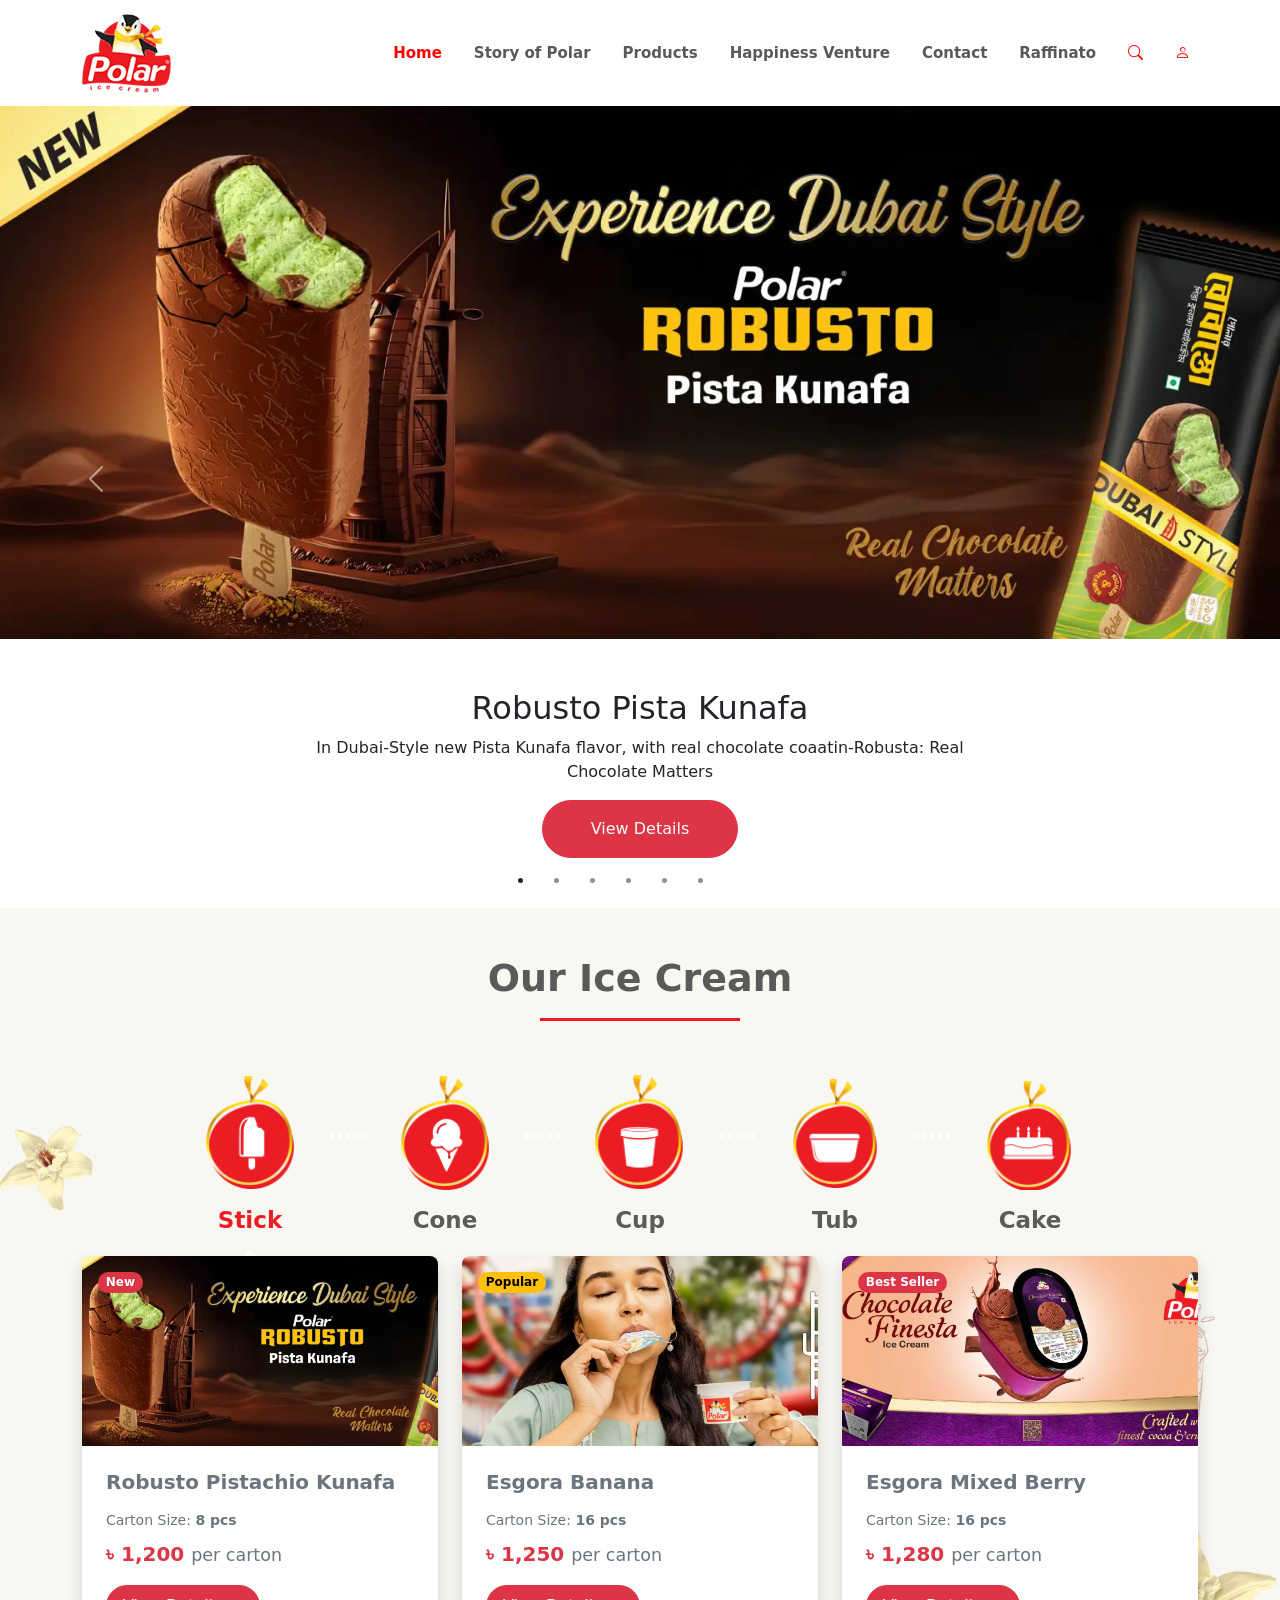
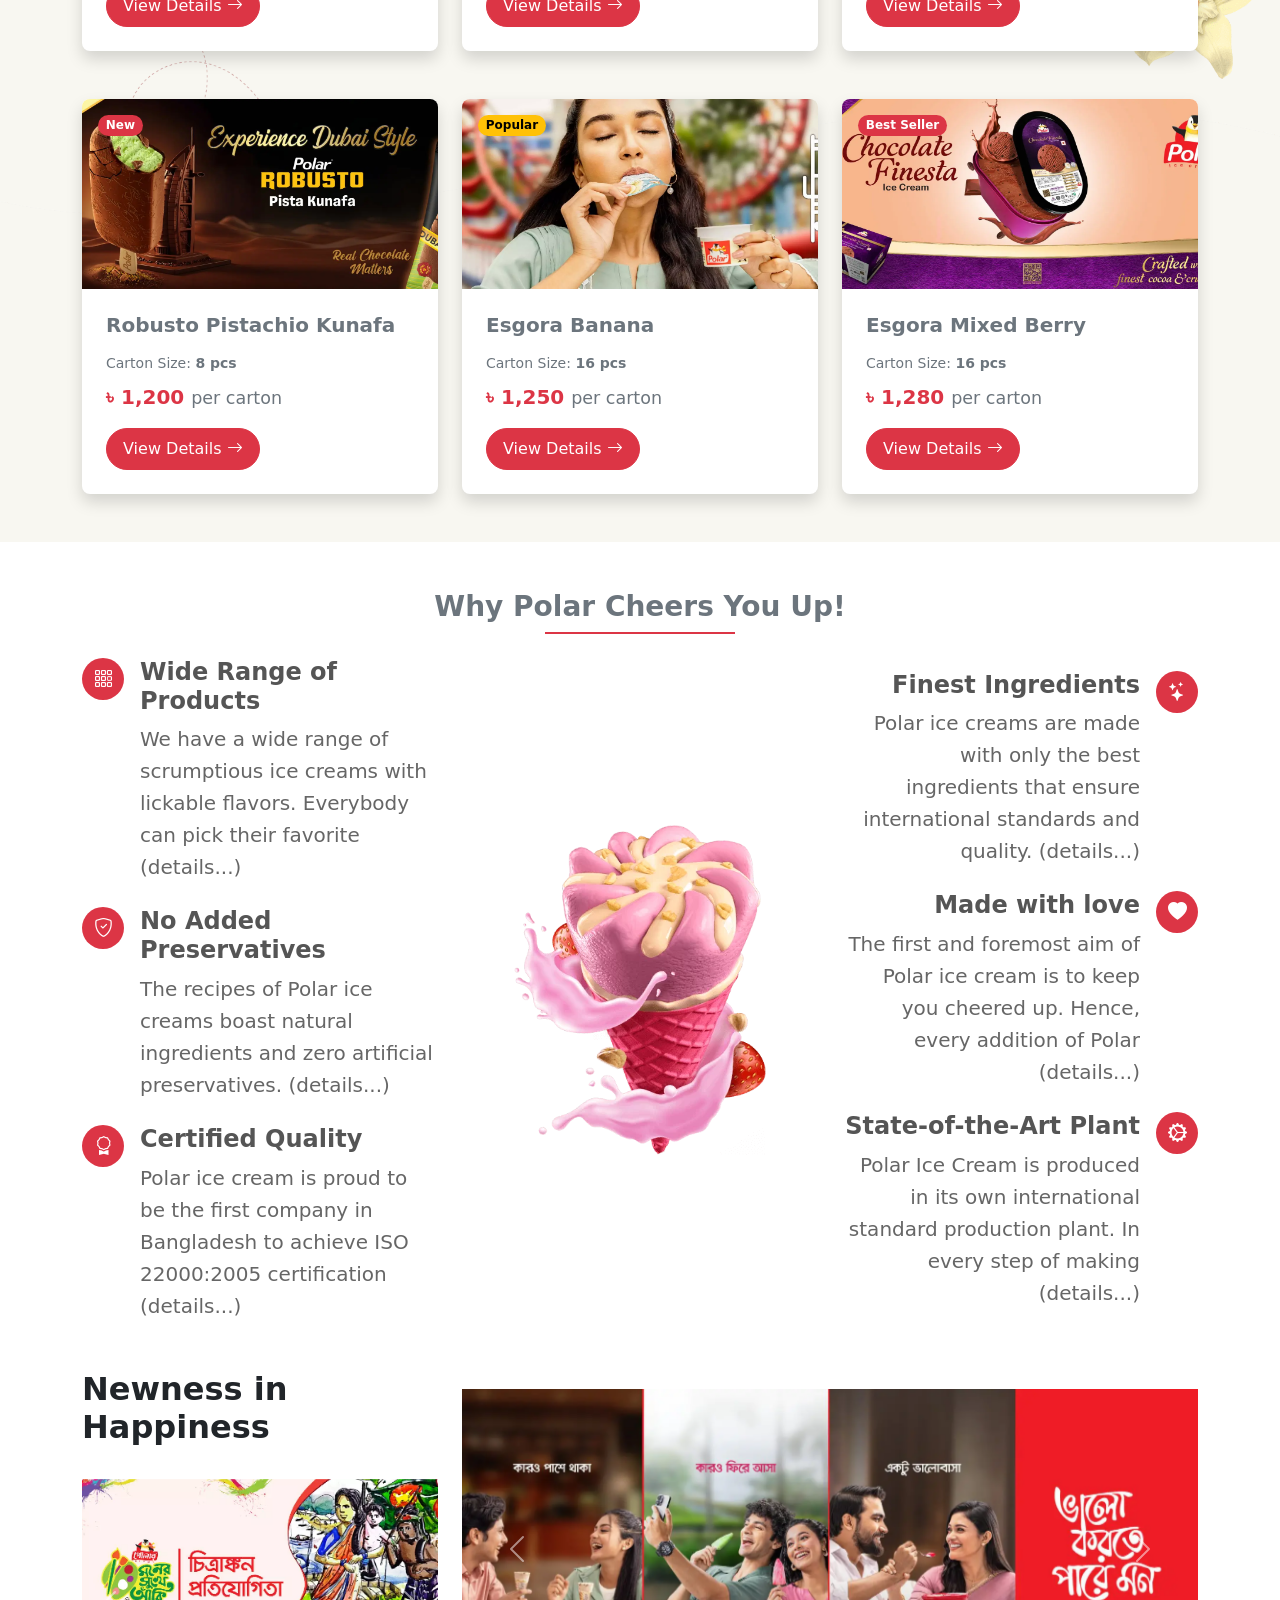
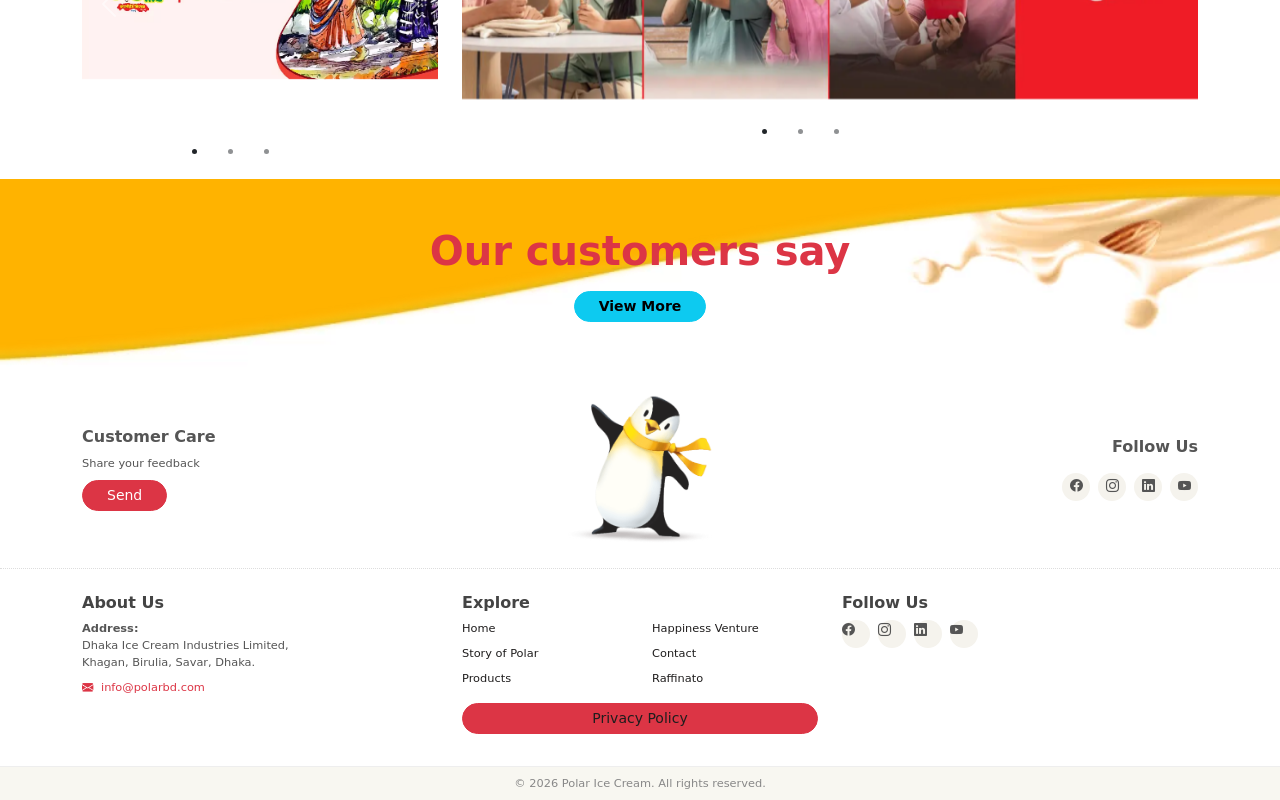
==== index.html @ 60667927 "new-1" ====
<!doctype html>
<html lang="en" data-bs-theme="light">
    <head>
        <title>Title</title>
        <!-- Required meta tags -->
        <meta charset="utf-8" />
        <meta name="viewport" content="width=device-width, initial-scale=1" />

        <!-- Bootstrap CSS v5.3.8 -->
        <link
            href="https://cdn.jsdelivr.net/npm/bootstrap@5.3.8/dist/css/bootstrap.min.css"
            rel="stylesheet"
            integrity="sha384-sRIl4kxILFvY47J16cr9ZwB07vP4J8+LH7qKQnuqkuIAvNWLzeN8tE5YBujZqJLB"
            crossorigin="anonymous"
        />
        <link
    rel="stylesheet"
    href="https://cdn.jsdelivr.net/npm/bootstrap-icons@1.11.3/font/bootstrap-icons.min.css"
>
        <link rel="stylesheet" href="css/home.css">
    </head>

    <body>
        <header>
            <nav
                class="navbar navbar-expand-sm navbar-light bg-white sticky-top"
            >
                <div class="container">
                    <a class="navbar-brand" href="index.html">
                        <img src="images/polar_logo.png" alt="logo">
                    </a>
                    <button
                        class="navbar-toggler d-lg-none"
                        type="button"
                        data-bs-toggle="collapse"
                        data-bs-target="#collapsibleNavId"
                        aria-controls="collapsibleNavId"
                        aria-expanded="false"
                        aria-label="Toggle navigation"
                    >
                        <span class="navbar-toggler-icon"></span>
                    </button>
                    <div class="collapse navbar-collapse" id="collapsibleNavId">
                        <ul class="navbar-nav ms-auto mt-2 mt-lg-0 gap-3">
                            <li class="nav-item">
                                <a class="nav-link active" href="index.html" aria-current="page"
                                    >Home
                                    <span class="visually-hidden">(current)</span></a
                                >
                            </li>
                            <li class="nav-item">
                                <a class="nav-link" href="storyofPolar.html">Story of Polar</a>
                            </li>
                            <li class="nav-item">
                                <a class="nav-link" href="products.html">Products</a>
                            </li>
                            <li class="nav-item">
                                <a class="nav-link" href="happinessVenture.html">Happiness Venture</a>
                            </li>
                             <li class="nav-item">
                                <a class="nav-link" href="about.html">Contact</a>
                            </li>
                             <li class="nav-item">
                                <a class="nav-link" href="#">Raffinato</a>
                            </li>
                             <li class="nav-item ">
                                <a href="#" class="nav-link">
                                 <i class="bi bi-search "></i>
                                </a>
                            </li>
                             <li class="nav-item">
                                <a href="#" class="nav-link">
                                 <i class="bi bi-person"></i>
                                </a>
                            </li>
                            
                        </ul>
                    </div>
                </div>
            </nav>
            
        </header>
        <main>
            <div id="carouselId" class="carousel slide" data-bs-ride="carousel">
                <ul class="carousel-indicators">
                    <li
                        data-bs-target="#carouselId"
                        data-bs-slide-to="0"
                        class="active"
                        aria-current="true"
                        aria-label="First slide"
                    ></li>
                    <li
                        data-bs-target="#carouselId"
                        data-bs-slide-to="1"
                        aria-label="Second slide"
                    ></li>
                    <li
                        data-bs-target="#carouselId"
                        data-bs-slide-to="2"
                        aria-label="Third slide"
                    ></li>
                    <li
                        data-bs-target="#carouselId"
                        data-bs-slide-to="3"
                        aria-label="Fourth slide"
                    ></li>
                    <li
                        data-bs-target="#carouselId"
                        data-bs-slide-to="4"
                        aria-label="Fifth slide"
                    ></li>
                    <li
                        data-bs-target="#carouselId"
                        data-bs-slide-to="5"
                        aria-label="Sixth slide"
                    ></li>
                </ul>
                <div class="carousel-inner" role="listbox">
                    <div class="carousel-item active">
                        <img
                            src="images/Robusto-Kunafa-Web-Banner.jpg-1536x647.jpeg.webp"
                            class="w-100 d-block"
                            alt="First slide"
                        />
    
                        <div class="d-flex flex-column align-items-center">
                            <div class="text-center">
                            <h2>Robusto Pista Kunafa</h2>
                            <p>In Dubai-Style new Pista Kunafa flavor, with real chocolate coaatin-Robusta: Real <br>
                                Chocolate Matters</p>

                            <button class="btn btn-danger rounded-pill px-5 py-3">
                                View Details
                            </button>
                        </div>
                    </div>    
                    </div>
                    <div class="carousel-item">
                        <img
                            src="images/Banner-2048X862-opt-1536x647.jpeg.webp"
                            class="w-100 d-block"
                            alt="Second slide"
                        />
                           <div class="d-flex flex-column align-items-center">
                            <div class="text-center">
                            <h2>Cone</h2>
                            <p>Cone lovers unite and brighten up with Carnival  </p>

                            <button class="btn btn-danger rounded-pill px-5 py-3">
                                View Details
                            </button>
                        </div>
                    </div>    
                    </div>

                          
                
                    <div class="carousel-item">
                        <img
                            src="images/chocolate-finesta-web-banner-1536x647.jpg.webp"
                            class="w-100 d-block"
                            alt="Third slide"
                        />
                           <div class="d-flex flex-column align-items-center">
                            <div class="text-center">
                            <h2>Chocolate Finesta</h2>
                            <p>Chocolate Finesta Ice Cream – Crafted with layers of finest cocoa, crumbles, and <br>
                                 chocolate dust. Experience a delicious surprise in every bite.</p>

                            <button class="btn btn-danger rounded-pill px-5 py-3">
                                View Details
                            </button>
                        </div>
                    </div>    
                    </div>
                          
                  
                     <div class="carousel-item">
                        <img
                            src="images/Tornado-Mango-Web-Banner-1-1536x647.jpg.webp"
                            class="w-100 d-block"
                            alt="Fourth slide"
                        />
                           <div class="d-flex flex-column align-items-center">
                            <div class="text-center">
                            <h2>Tornado Mango</h2>
                            <p>Polar Tornado Mango Ice Cream, with a twisted taste of Mango fruit pulp and Milk <br> and apple fruit concentrate.</p>

                            <button class="btn btn-danger rounded-pill px-5 py-3">
                                View Details
                            </button>
                        </div>
                    </div>    
                    </div>
                           
                    
                     <div class="carousel-item">
                        <img
                            src="images/Tornado-Green-Apple-Web-Banner-1-1536x647.jpg.webp"
                            class="w-100 d-block"
                            alt="Fifth slide"
                        />
                           <div class="d-flex flex-column align-items-center">
                            <div class="text-center">
                            <h2>Tornado (Green Apple)</h2>
                            <p>Polar Tornado Ice Cream – a twisted taste from a unique blend of milk    <br> and apple fruit concentrate.</p>

                            <button class="btn btn-danger rounded-pill px-5 py-3">
                                View Details
                            </button>
                        </div>
                    </div>    
                    </div>
                          
                    
                     <div class="carousel-item">
                        <img
                            src="images/Hazelnut-Web-Banner-1-1536x647.jpg.webp"
                            class="w-100 d-block"
                            alt="Sixth slide"
                        />
                           <div class="d-flex flex-column align-items-center">
                            <div class="text-center">
                            <h2>Carnival Hazelnut</h2>
                            <p>New premium hazelnut ripple ice cream with chocolate-coated cereal <br> balls and chocolate chip toppings—in a word, a full-on experience. <br> The perfect choice for ice cream lovers!</p>

                            <button class="btn btn-danger rounded-pill px-5 py-3">
                                View Details
                            </button>
                        </div>
                    </div>    
                    </div>
                           
    
                <button
                    class="carousel-control-prev"
                    type="button"
                    data-bs-target="#carouselId"
                    data-bs-slide="prev"
                >
                    <span class="carousel-control-prev-icon" aria-hidden="true"></span>
                    <span class="visually-hidden">Previous</span>
                </button>
                <button
                    class="carousel-control-next"
                    type="button"
                    data-bs-target="#carouselId"
                    data-bs-slide="next"
                >
                    <span class="carousel-control-next-icon" aria-hidden="true"></span>
                    <span class="visually-hidden">Next</span>
                </button>
            </div>
        </main>
        <section class="ice-cream-section pt-5" id="products">
            <div class="container-fluid px-0">
                <div class="section-heading text-center">
                    <h2>Our Ice Cream</h2>
                    <span></span>
                </div>
                <div class="product-categories" role="tablist" aria-label="Product categories">
                    <button class="product-category is-active" type="button" role="tab" aria-selected="true">
                        <img src="images/stick_category_icon.png" alt="Stick"><span>Stick</span>
                    </button>
                    <i class="category-divider" aria-hidden="true"></i>
                    <button class="product-category" type="button" role="tab" aria-selected="false">
                        <img src="images/cone_category_icon.png" alt="Cone"><span>Cone</span>
                    </button>
                    <i class="category-divider" aria-hidden="true"></i>
                    <button class="product-category" type="button" role="tab" aria-selected="false">
                        <img src="images/cup_category_icon.png" alt="Cup"><span>Cup</span>
                    </button>
                    <i class="category-divider" aria-hidden="true"></i>
                    <button class="product-category" type="button" role="tab" aria-selected="false">
                        <img src="images/tub_category_icon.png" alt="Tub"><span>Tub</span>
                    </button>
                    <i class="category-divider" aria-hidden="true"></i>
                    <button class="product-category" type="button" role="tab" aria-selected="false">
                        <img src="images/cake_category_icon.png" alt="Cake"><span>Cake</span>
                    </button>
                </div>
                <div class="product-panel container position-relative z-2 pb-5" aria-label="Ice cream products">
                    <div class="row g-4 justify-content-center">
                        <div class="col-12 col-sm-6 col-lg-4">
                            <article class="product-card card h-100 border-0 rounded-3 shadow overflow-hidden">
                                <div class="product-image-wrap">
                                    <img src="images/Robusto-Kunafa-Web-Banner.jpg-1536x647.jpeg.webp" class="card-img-top" alt="Robusto Pistachio Kunafa">
                                    <span class="badge text-bg-danger rounded-pill position-absolute top-0 start-0 m-3">New</span>
                                </div>
                                <div class="card-body p-4 d-flex flex-column">
                                    <h3 class="card-title text-secondary fw-bold fs-5 mb-3">Robusto Pistachio Kunafa</h3>
                                    <p class="product-meta text-secondary small mb-2">Carton Size: <strong>8 pcs</strong></p>
                                    <p class="product-price text-danger fw-bold fs-5 mb-3">৳ 1,200 <small class="text-secondary fw-normal">per carton</small></p>
                                    <button class="btn btn-danger rounded-pill px-3 py-2 align-self-start mt-auto" type="button">View Details <i class="bi bi-arrow-right"></i></button>
                                </div>
                            </article>
                        </div>
                        <div class="col-12 col-sm-6 col-lg-4">
                            <article class="product-card card h-100 border-0 rounded-3 shadow overflow-hidden">
                                <div class="product-image-wrap">
                                    <img src="images/website-banner-vanilla-cup-3-1536x647.jpg.webp" class="card-img-top" alt="Esgora Banana">
                                    <span class="badge text-bg-warning rounded-pill position-absolute top-0 start-0 m-3">Popular</span>
                                </div>
                                <div class="card-body p-4 d-flex flex-column">
                                    <h3 class="card-title text-secondary fw-bold fs-5 mb-3">Esgora Banana</h3>
                                    <p class="product-meta text-secondary small mb-2">Carton Size: <strong>16 pcs</strong></p>
                                    <p class="product-price text-danger fw-bold fs-5 mb-3">৳ 1,250 <small class="text-secondary fw-normal">per carton</small></p>
                                    <button class="btn btn-danger rounded-pill px-3 py-2 align-self-start mt-auto" type="button">View Details <i class="bi bi-arrow-right"></i></button>
                                </div>
                            </article>
                        </div>
                        <div class="col-12 col-sm-6 col-lg-4">
                            <article class="product-card card h-100 border-0 rounded-3 shadow overflow-hidden">
                                <div class="product-image-wrap">
                                    <img src="images/Chocolate-Finesta-Web-Banner-1536x647.jpg.webp" class="card-img-top" alt="Esgora Mixed Berry">
                                    <span class="badge text-bg-danger rounded-pill position-absolute top-0 start-0 m-3">Best Seller</span>
                                </div>
                                <div class="card-body p-4 d-flex flex-column">
                                    <h3 class="card-title text-secondary fw-bold fs-5 mb-3">Esgora Mixed Berry</h3>
                                    <p class="product-meta text-secondary small mb-2">Carton Size: <strong>16 pcs</strong></p>
                                    <p class="product-price text-danger fw-bold fs-5 mb-3">৳ 1,280 <small class="text-secondary fw-normal">per carton</small></p>
                                    <button class="btn btn-danger rounded-pill px-3 py-2 align-self-start mt-auto" type="button">View Details <i class="bi bi-arrow-right"></i></button>
                                </div>
                            </article>
                        </div>
                    </div>
                </div>
            </div>
             <div class="product-panel container position-relative z-2 pb-5" aria-label="Ice cream products">
                    <div class="row g-4 justify-content-center">
                        <div class="col-12 col-sm-6 col-lg-4">
                            <article class="product-card card h-100 border-0 rounded-3 shadow overflow-hidden">
                                <div class="product-image-wrap">
                                    <img src="images/Robusto-Kunafa-Web-Banner.jpg-1536x647.jpeg.webp" class="card-img-top" alt="Robusto Pistachio Kunafa">
                                    <span class="badge text-bg-danger rounded-pill position-absolute top-0 start-0 m-3">New</span>
                                </div>
                                <div class="card-body p-4 d-flex flex-column">
                                    <h3 class="card-title text-secondary fw-bold fs-5 mb-3">Robusto Pistachio Kunafa</h3>
                                    <p class="product-meta text-secondary small mb-2">Carton Size: <strong>8 pcs</strong></p>
                                    <p class="product-price text-danger fw-bold fs-5 mb-3">৳ 1,200 <small class="text-secondary fw-normal">per carton</small></p>
                                    <button class="btn btn-danger rounded-pill px-3 py-2 align-self-start mt-auto" type="button">View Details <i class="bi bi-arrow-right"></i></button>
                                </div>
                            </article>
                        </div>
                        <div class="col-12 col-sm-6 col-lg-4">
                            <article class="product-card card h-100 border-0 rounded-3 shadow overflow-hidden">
                                <div class="product-image-wrap">
                                    <img src="images/website-banner-vanilla-cup-3-1536x647.jpg.webp" class="card-img-top" alt="Esgora Banana">
                                    <span class="badge text-bg-warning rounded-pill position-absolute top-0 start-0 m-3">Popular</span>
                                </div>
                                <div class="card-body p-4 d-flex flex-column">
                                    <h3 class="card-title text-secondary fw-bold fs-5 mb-3">Esgora Banana</h3>
                                    <p class="product-meta text-secondary small mb-2">Carton Size: <strong>16 pcs</strong></p>
                                    <p class="product-price text-danger fw-bold fs-5 mb-3">৳ 1,250 <small class="text-secondary fw-normal">per carton</small></p>
                                    <button class="btn btn-danger rounded-pill px-3 py-2 align-self-start mt-auto" type="button">View Details <i class="bi bi-arrow-right"></i></button>
                                </div>
                            </article>
                        </div>
                        <div class="col-12 col-sm-6 col-lg-4">
                            <article class="product-card card h-100 border-0 rounded-3 shadow overflow-hidden">
                                <div class="product-image-wrap">
                                    <img src="images/Chocolate-Finesta-Web-Banner-1536x647.jpg.webp" class="card-img-top" alt="Esgora Mixed Berry">
                                    <span class="badge text-bg-danger rounded-pill position-absolute top-0 start-0 m-3">Best Seller</span>
                                </div>
                                <div class="card-body p-4 d-flex flex-column">
                                    <h3 class="card-title text-secondary fw-bold fs-5 mb-3">Esgora Mixed Berry</h3>
                                    <p class="product-meta text-secondary small mb-2">Carton Size: <strong>16 pcs</strong></p>
                                    <p class="product-price text-danger fw-bold fs-5 mb-3">৳ 1,280 <small class="text-secondary fw-normal">per carton</small></p>
                                    <button class="btn btn-danger rounded-pill px-3 py-2 align-self-start mt-auto" type="button">View Details <i class="bi bi-arrow-right"></i></button>
                                </div>
                            </article>
                        </div>
                    </div>
                </div>
            </div>
        </section>
        <section class="why-polar py-5" id="why-polar">
            <div class="container">
                <div class="text-center mb-4">
                    <h2 class="why-title fw-bold text-secondary mb-2">Why Polar Cheers You Up!</h2>
                    <div class="why-line bg-danger mx-auto"></div>
                </div>
                <div class="row align-items-center g-4">
                    <div class="col-12 col-lg-4">
                        <div class="row gy-4">
                            <div class="col-12 d-flex gap-3"><span class="why-icon bg-danger text-white rounded-circle flex-shrink-0"><i class="bi bi-grid-3x3-gap"></i></span><div><h3 class="h6 fw-bold mb-2 fs-4">Wide Range of Products</h3><p class="fs-5">We have a wide range of scrumptious ice creams with lickable flavors. Everybody can pick their favorite <br> (details...)</p></div></div>
                            <div class="col-12 d-flex gap-3"><span class="why-icon bg-danger text-white rounded-circle flex-shrink-0"><i class="bi bi-shield-check"></i></span><div><h3 class="h6 fw-bold mb-2 fs-4">No Added Preservatives</h3><p class="fs-5">The recipes of Polar ice creams boast natural ingredients and zero artificial preservatives. (details...)</p></div></div>
                            <div class="col-12 d-flex gap-3"><span class="why-icon bg-danger text-white rounded-circle flex-shrink-0"><i class="bi bi-award"></i></span><div><h3 class="h6 fw-bold mb-2 fs-4">Certified Quality</h3><p class="fs-5">Polar ice cream is proud to be the first company in Bangladesh to achieve ISO 22000:2005 certification (details...)</p></div></div>
                        </div>
                    </div>
                    <div class="col-12 col-lg-4 text-center order-first order-lg-0"><img class="why-product img-fluid" src="images/why_polar_product.png.webp" alt="Polar ice cream cone"></div>
                    <div class="col-12 col-lg-4">
                        <div class="row gy-4">
                            <div class="col-12 d-flex flex-row-reverse gap-3 text-end">
                                <span class="why-icon bg-danger text-white rounded-circle flex-shrink-0"><i class="bi bi-stars"></i></span>
                                <div><h3 class="h6 fw-bold mb-2 fs-4">Finest Ingredients</h3><p class="fs-5">Polar ice creams are made with only the best ingredients that ensure international standards and quality. (details...)</p></div></div>
                            <div class="col-12 d-flex flex-row-reverse gap-3 text-end"><span class="why-icon bg-danger text-white rounded-circle flex-shrink-0"><i class="bi bi-heart-fill"></i></span><div><h3 class="h6 fw-bold mb-2 fs-4">Made with love</h3><p class="fs-5">The first and foremost aim of Polar ice cream is to keep you cheered up. Hence, every addition of Polar (details...)</p></div></div>
                            <div class="col-12 d-flex flex-row-reverse gap-3 text-end"><span class="why-icon bg-danger text-white rounded-circle flex-shrink-0"><i class="bi bi-gear-wide-connected"></i></span><div><h3 class="h6 fw-bold mb-2 fs-4">State-of-the-Art Plant</h3><p class="fs-5">Polar Ice Cream is produced in its own international standard production plant. In every step of making (details...)</p></div></div>
                        </div>
                    </div>
                </div>
            </div>
        </section>
        <div class="container">
            <div class="row align-items-center">
                <div class="col-4">
                    <h3 class="h2 fw-bold">Newness in Happiness</h3>    <br>
                    <div id="carouselId" class="carousel slide" data-bs-ride="carousel">
                        
                        <ol class="carousel-indicators">
                            <li
                                data-bs-target="#carouselId"
                                data-bs-slide-to="0"
                                class="active"
                                aria-current="true"
                                aria-label="First slide"
                            ></li>
                            <li
                            
                                data-bs-target="#carouselId"
                                data-bs-slide-to="1"
                                aria-label="Second slide"
                            ></li>
                            <li
                                data-bs-target="#carouselId"
                                data-bs-slide-to="2"
                                aria-label="Third slide"
                            ></li>
                        </ol>
                        <div class="carousel-inner" role="listbox">
                            <div class="carousel-item active">
                                <img
                                    src="images/Moner-Sukhe-Aki.jpg.webp"
                                    class="w-100 d-block"
                                    alt="First slide"
                                />
                            </div>
                            <div class="carousel-item">
                                <img
                                    src="images/website-banner-sar-malai-3-1536x647.jpg.webp"
                                    class="w-100 d-block"
                                    alt="Second slide"
                                />
                            </div>
                            <div class="carousel-item">
                                <img
                                    src="images/Lolly-Web-Banner-1-1536x647.jpg.webp"
                                    class="w-100 d-block"
                                    alt="Third slide"
                                />
                            </div>
                        </div>
                        <button
                            class="carousel-control-prev"
                            type="button"
                            data-bs-target="#carouselId"
                            data-bs-slide="prev"
                        >
                            <span class="carousel-control-prev-icon" aria-hidden="true"></span>
                            <span class="visually-hidden">Previous</span>
                        </button>
                        <button
                            class="carousel-control-next"
                            type="button"
                            data-bs-target="#carouselId"
                            data-bs-slide="next"
                        >
                            <span class="carousel-control-next-icon" aria-hidden="true"></span>
                            <span class="visually-hidden">Next</span>
                        </button>
                    </div>
                    
                </div>
                <div class="col-8">
                    <div id="carouselId" class="carousel slide" data-bs-ride="carousel">
                        <ol class="carousel-indicators">
                            <li
                                data-bs-target="#carouselId"
                                data-bs-slide-to="0"
                                class="active"
                                aria-current="true"
                                aria-label="First slide"
                            ></li>
                            <li
                                data-bs-target="#carouselId"
                                data-bs-slide-to="1"
                                aria-label="Second slide"
                            ></li>
                            <li
                                data-bs-target="#carouselId"
                                data-bs-slide-to="2"
                                aria-label="Third slide"
                            ></li>
                        </ol>
                        <div class="carousel-inner" role="listbox">
                            <div class="carousel-item jjj active">
                                <img
                                    src="images/Banner-2048X862-opt-1536x647.jpeg.webp"
                                    class="w-100 d-block"
                                    alt="First slide"
                                />
                            </div>
                            <div class="carousel-item jjj">
                                <img
                                    src="images/Chocolate-Finesta-Web-Banner-1536x647.jpg.webp"
                                    class="w-100 d-block"
                                    alt="Second slide"
                                />
                            </div>
                            <div class="carousel-item jjj">
                                <img
                                    src="images/Lolly-Web-Banner-1-1536x647.jpg.webp"
                                    class="w-100 d-block"
                                    alt="Third slide"
                                />
                            </div>
                        </div>
                        <button
                            class="carousel-control-prev"
                            type="button"
                            data-bs-target="#carouselId"
                            data-bs-slide="prev"
                        >
                            <span class="carousel-control-prev-icon" aria-hidden="true"></span>
                            <span class="visually-hidden">Previous</span>
                        </button>
                        <button
                            class="carousel-control-next"
                            type="button"
                            data-bs-target="#carouselId"
                            data-bs-slide="next"
                        >
                            <span class="carousel-control-next-icon" aria-hidden="true"></span>
                            <span class="visually-hidden">Next</span>
                        </button>
                    </div>
                    
                </div>

            </div>

        </div>
        <footer class="site-footer">
            <div class="footer-hero text-center py-5">
                <div class="container position-relative">
                    <h1 class="h5 fw-bold text-danger fs-1">Our customers say</h1>
                    <button class="btn btn-info fw-bold btn-sm rounded-pill px-4 mt-2" type="button">View More</button>
                </div>
            </div>
            <div class="footer-showcase">
                <div class="container position-relative py-4">
                    <div class="row align-items-center">
                        <div class="col-12 col-md-4 text-center text-md-start">
                            <h3 class="h6 fw-bold">Customer Care</h3>
                            <p class="small mb-2">Share your feedback</p>
                            <button class="btn btn-danger btn-sm rounded-pill px-4" type="button">Send</button>
                        </div>
                        <div class="col-12 col-md-4 text-center order-first order-md-0">
                            <img class="footer-mascot img-fluid" src="images/penguine-340x347.png" alt="Polar mascot">
                        </div>
                        <div class="col-12 col-md-4 text-center text-md-end">
                            <h3 class="h6 fw-bold">Follow Us</h3>
                            <div class="d-flex justify-content-center justify-content-md-end gap-2 mt-3">
                                <a class="footer-social" href="#" aria-label="Facebook"><i class="bi bi-facebook"></i></a>
                                <a class="footer-social" href="#" aria-label="Instagram"><i class="bi bi-instagram"></i></a>
                                <a class="footer-social" href="#" aria-label="LinkedIn"><i class="bi bi-linkedin"></i></a>
                                <a class="footer-social" href="#" aria-label="YouTube"><i class="bi bi-youtube"></i></a>
                            </div>
                        </div>
                    </div>
                </div>
            </div>
            <div class="footer-links  py-4">
                <div class="container">
                    <div class="row g-4">
                        <div class="col-12 col-md-4">
                            <h3 class="h6 fw-bold">About Us</h3>
                            <p class="small mb-2"><strong>Address:</strong><br>Dhaka Ice Cream Industries Limited,<br>Khagan, Birulia, Savar, Dhaka.</p>
                            <a href="mailto:info@polarbd.com" class="small text-danger"><i class="bi bi-envelope-fill me-2"></i>info@polarbd.com</a>
                        </div>
                        <div class="col-6 col-md-4">
                            <h3 class="h6 fw-bold">Explore</h3>
                            <div class="row small">
                                <div class="col-6"><a href="#">Home</a><a href="#">Story of Polar</a><a href="#products">Products</a></div>
                                <div class="col-6"><a href="#">Happiness Venture</a><a href="#">Contact</a><a href="#">Raffinato</a></div>
                            </div>
                            <a class="btn btn-danger btn-sm rounded-pill mt-2" href="#">Privacy Policy</a>
                        </div>
                        <div class="col-6 col-md-4">
                            <h3 class="h6 fw-bold">Follow Us</h3>
                            <div class="d-flex gap-2">
                                <a class="footer-social" href="#" aria-label="Facebook"><i class="bi bi-facebook"></i></a>
                                <a class="footer-social" href="#" aria-label="Instagram"><i class="bi bi-instagram"></i></a>
                                <a class="footer-social" href="#" aria-label="LinkedIn"><i class="bi bi-linkedin"></i></a>
                                <a class="footer-social" href="#" aria-label="YouTube"><i class="bi bi-youtube"></i></a>
                            </div>
                        </div>
                    </div>
                </div>
            </div>
            <div class="footer-bottom text-center py-2 small">© 2026 Polar Ice Cream. All rights reserved.</div>
        </footer>
        <!-- Bootstrap JavaScript Bundle (includes Popper) -->
        <script
            src="https://cdn.jsdelivr.net/npm/bootstrap@5.3.8/dist/js/bootstrap.bundle.min.js"
            integrity="sha384-FKyoEForCGlyvwx9Hj09JcYn3nv7wiPVlz7YYwJrWVcXK/BmnVDxM+D2scQbITxI"
            crossorigin="anonymous"
        ></script>
    </body>
</html>
---- css/home.css ----
.nav-item{
    color: black;
    font-size: 15px;
    font-weight: bold;
    gap: 20px;
    
}
.nav-item:hover a{
    color: red;

}
.nav-link.active {
    color: red !important;
}
.nav-link i {
    color: red !important;
}
.carousel-indicators {
    bottom: -40px;
    list-style: disc;
    
}

.carousel-indicators li {
    width: 100px;
    height: 100px;
    border-radius: 50%;
    
}
header {
    position: fixed;
    top: 0;
    width: 100%;
    z-index: 9999;
}
main{
    margin-top: 100px;
}
.carousel-item img{
    margin-bottom: 50px;
}
.ice-cream-section{
    background: #f8f7f1 url('../images/product-slider_bg_with_shadow.png') center top / 100% auto no-repeat;
    color: #252525;
    margin-top: 50px;
    min-height: 480px;
    overflow: hidden;
    padding-top: 52px;
}
.section-heading h2{
    color: #5a5a5a;
    font-size: 38px;
    font-weight: 700;
    margin: 0;
}
.section-heading span{
    background: #ed1c24;
    display: block;
    height: 3px;
    margin: 17px auto 35px;
    width: 200px;
}
.product-categories{
    align-items: center;
    display: flex;
    justify-content: center;
    min-height: 200px;
}
.product-category{
    align-items: center;
    background: transparent;
    border: 0;
    color: #5b5b5b;
    display: flex;
    flex: 0 0 150px;
    flex-direction: column;
    font-size: 23px;
    font-weight: 700;
    gap: 13px;
    padding: 0;
    position: relative;
}
.product-category img{
    height: 116px;
    object-fit: contain;
    width: 116px;
}
.product-category img:hover{
    transform: scale(1.1);
    transition: all 0.3s ease-in-out;
}
.product-category.is-active{color:#ed1c24}
.product-category.is-active::after{
    background:#fff;
    bottom:-28px;
    clip-path:polygon(50% 0,100% 100%,0 100%);
    content:'';
    height:16px;
    left:50%;
    position:absolute;
    transform:translateX(-50%);
    width:30px;
}
.category-divider{
    border-top:4px dotted #fff;
    flex:0 0 35px;
    margin:-40px 5px 0;
}
.product-panel{
    margin-bottom: 0;
}
.product-card{
    transition: transform .2s ease, box-shadow .2s ease;
}
.product-card:hover{
    transform: translateY(-6px);
}
.product-image-wrap{
    background: #fffdf8;
    height: 190px;
    overflow: hidden;
    position: relative;
}
.product-image-wrap img{
    height: 100%;
    object-fit: cover;
    transition: transform .3s ease;
    width: 100%;
}
.why-polar{
    background:#fff;
    color:#666;
}
.why-title{
    font-size:28px;
}
.why-line{
    height:2px;
    width:190px;
}
.why-icon{
    align-items:center;
    display:flex;
    height:42px;
    justify-content:center;
    width:42px;
}
.why-icon i{
    font-size:19px;
}
.why-polar h3{
    color:#555;font-size:11px;
}
.why-polar p{
    font-size:12px;
    line-height:1.6;
    margin:0;
}
.why-product{
    max-height:330px;
    object-fit:contain;
}
.site-footer{
    color:#555;
    font-size:13px
}
.footer-hero{
    background:#ffb300 url('../images/testimonial_bottom-1536x148.png.webp') center bottom/cover no-repeat;min-height:150px
}
.footer-showcase{
    background:#fff
}
.footer-mascot{
    height:150px;
    object-fit:contain;
}
.footer-links{
    border-top:1px dotted #ddd;
    background:#fff;
}
.footer-links h3{
    color:#444;
}
.footer-links a{
    color:#1f1d1d;
    display:block;
    margin-bottom:8px;
    text-decoration:none;
}
.footer-social{
    align-items:center;
    background:#f5f3ed;
    border-radius:50%;
    color:#555!important;
    display:inline-flex;
    height:28px;justify-content:center;
    margin:0!important;
    width:28px;
}
.footer-social:hover{
    background:#ed1c24;
    color:#fff!important;
}
.footer-bottom{
    background:#f8f7f1;
    border-top:1px solid #eee;
    color:#888;
}

.why-polar .d-flex:hover p {
    color: #dc3545; 
    cursor: pointer;
   
}
.jjj img{
    margin-bottom: 10px;
}
.site-footer{
    margin-top: 50px;
}
/* Phone Responsive */
@media (max-width: 576px) {

    /* Navbar */
    .navbar-brand img {
        width: 100px;
    }

    .navbar-nav {
        text-align: center;
        gap: 0 !important;
    }

    .nav-item {
        font-size: 16px;
    }

    /* Main */
    main {
        margin-top: 70px;
    }

    /* Carousel */
    .carousel-item img {
        margin-bottom: 20px;
    }

    .carousel-item h2 {
        font-size: 22px;
    }

    .carousel-item p {
        font-size: 14px;
        padding: 0 15px;
    }

    .carousel-item p br {
        display: none;
    }

    .carousel-item .btn {
        padding: 8px 25px !important;
    }

    /* Ice Cream Category */
    .product-categories {
        justify-content: flex-start;
        overflow-x: auto;
        padding: 0 15px;
    }

    .product-category {
        flex: 0 0 110px;
        font-size: 16px;
    }

    .product-category img {
        width: 80px;
        height: 80px;
    }

    .category-divider {
        flex: 0 0 20px;
    }

    /* Section heading */
    .section-heading h2 {
        font-size: 28px;
    }

    .section-heading span {
        width: 120px;
        margin-bottom: 20px;
    }

    /* Product */
    .product-image-wrap {
        height: 180px;
    }

    .card-body {
        padding: 20px !important;
    }

    /* Why Polar */
    .why-title {
        font-size: 24px;
    }

    .why-polar h3 {
        font-size: 18px;
    }

    .why-polar p {
        font-size: 14px !important;
    }

    .why-polar p br {
        display: none;
    }

    .why-product {
        max-height: 250px;
    }

    /* Newness section */
    .container > .row > .col-4,
    .container > .row > .col-8 {
        width: 100%;
    }

    /* Footer */
    .footer-mascot {
        height: 120px;
    }

    .footer-showcase .col-md-4 {
        margin-bottom: 20px;
    }

    .footer-links {
        text-align: center;
    }

    .footer-links .row {
        text-align: center;
    }

    .footer-social {
        margin: 0 2px !important;
    }
}
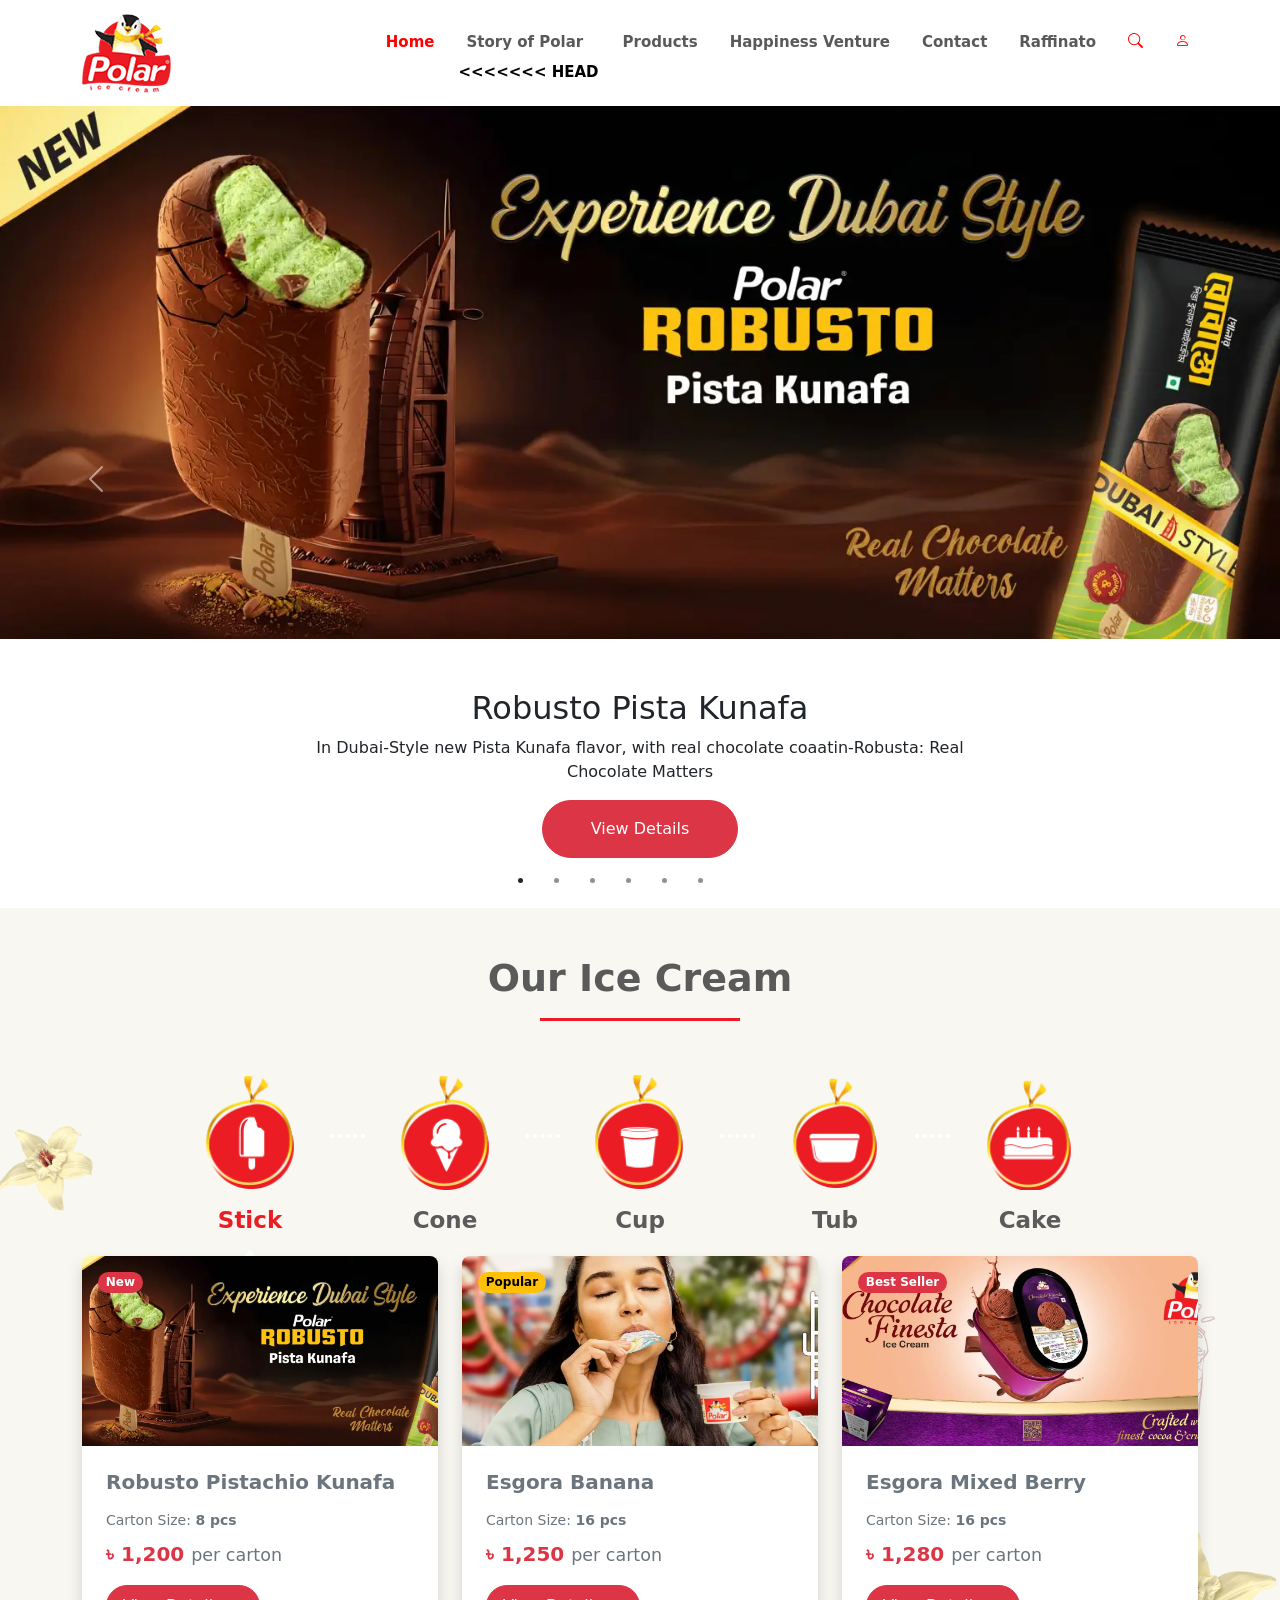
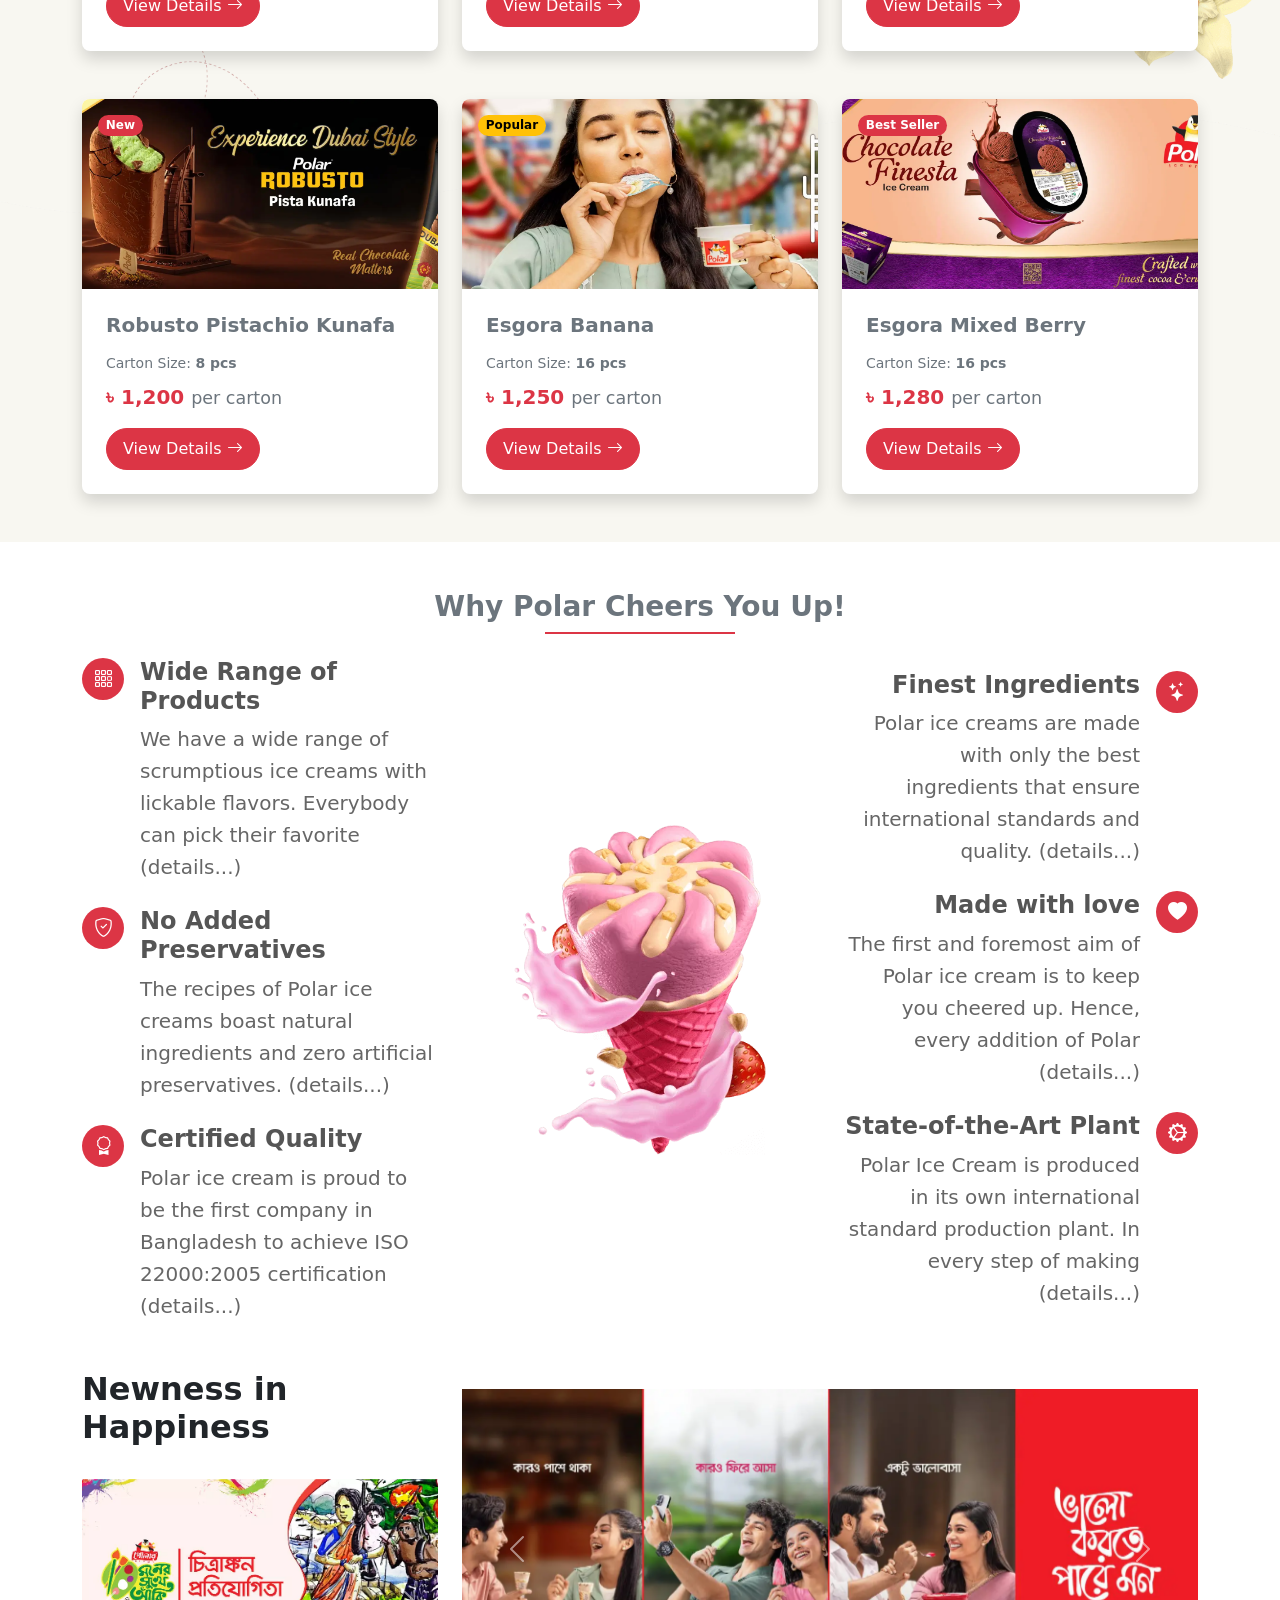
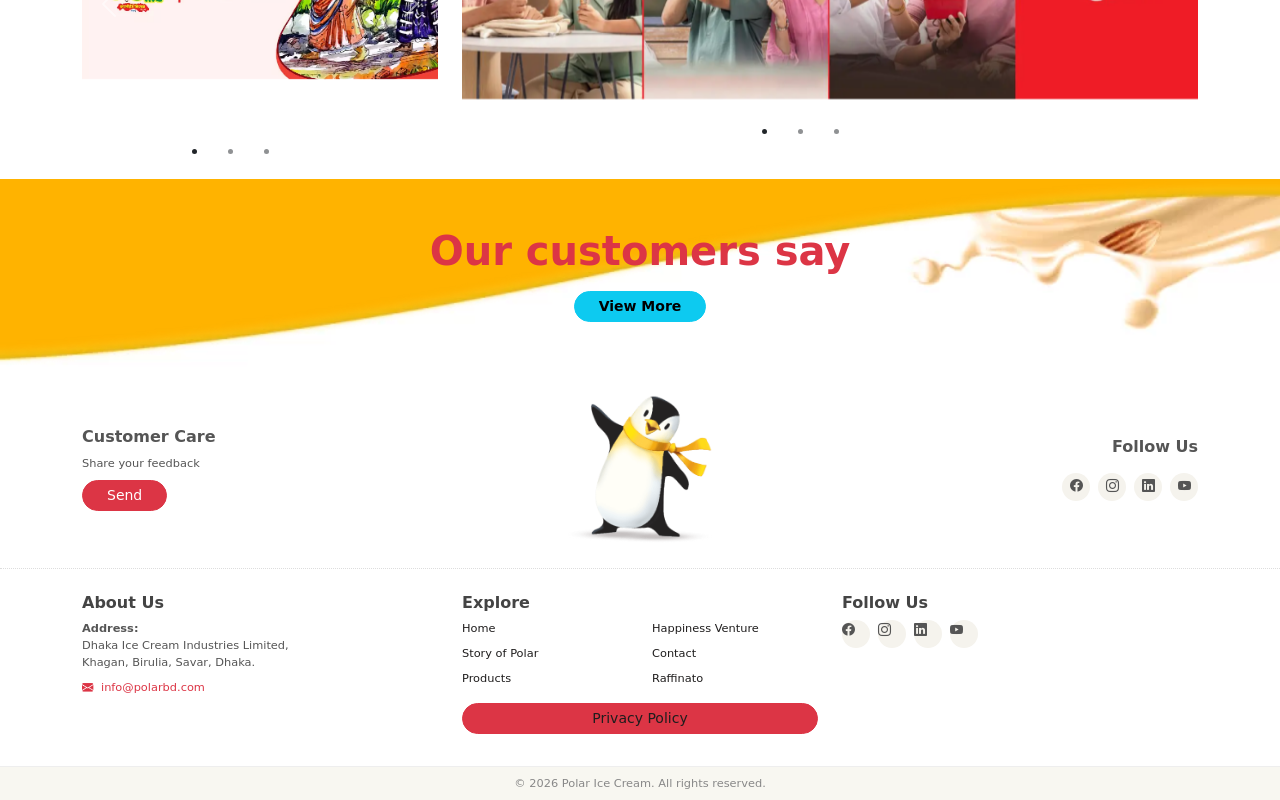
==== commit ec5918eb: "new-sept" ====
--- a/index.html
+++ b/index.html
@@ -50,7 +50,8 @@
                             </li>
                             <li class="nav-item">
                                 <a class="nav-link" href="storyofPolar.html">Story of Polar</a>
-                            </li>
+<<<<<<< HEAD
+                                </li>
                             <li class="nav-item">
                                 <a class="nav-link" href="products.html">Products</a>
                             </li>
--- a/css/home.css
+++ b/css/home.css
@@ -219,141 +219,11 @@
 .site-footer{
     margin-top: 50px;
 }
-/* Phone Responsive */
-@media (max-width: 576px) {
-
-    /* Navbar */
-    .navbar-brand img {
-        width: 100px;
-    }
-
-    .navbar-nav {
-        text-align: center;
-        gap: 0 !important;
-    }
-
-    .nav-item {
-        font-size: 16px;
-    }
-
-    /* Main */
-    main {
-        margin-top: 70px;
-    }
-
-    /* Carousel */
-    .carousel-item img {
-        margin-bottom: 20px;
-    }
-
-    .carousel-item h2 {
-        font-size: 22px;
-    }
-
-    .carousel-item p {
-        font-size: 14px;
-        padding: 0 15px;
-    }
-
-    .carousel-item p br {
-        display: none;
-    }
-
-    .carousel-item .btn {
-        padding: 8px 25px !important;
-    }
-
-    /* Ice Cream Category */
-    .product-categories {
-        justify-content: flex-start;
-        overflow-x: auto;
-        padding: 0 15px;
-    }
-
-    .product-category {
-        flex: 0 0 110px;
-        font-size: 16px;
-    }
-
-    .product-category img {
-        width: 80px;
-        height: 80px;
-    }
-
-    .category-divider {
-        flex: 0 0 20px;
-    }
-
-    /* Section heading */
-    .section-heading h2 {
-        font-size: 28px;
-    }
-
-    .section-heading span {
-        width: 120px;
-        margin-bottom: 20px;
-    }
-
-    /* Product */
-    .product-image-wrap {
-        height: 180px;
-    }
-
-    .card-body {
-        padding: 20px !important;
-    }
-
-    /* Why Polar */
-    .why-title {
-        font-size: 24px;
-    }
-
-    .why-polar h3 {
-        font-size: 18px;
-    }
-
-    .why-polar p {
-        font-size: 14px !important;
-    }
-
-    .why-polar p br {
-        display: none;
-    }
-
-    .why-product {
-        max-height: 250px;
-    }
-
-    /* Newness section */
-    .container > .row > .col-4,
-    .container > .row > .col-8 {
-        width: 100%;
-    }
-
-    /* Footer */
-    .footer-mascot {
-        height: 120px;
-    }
-
-    .footer-showcase .col-md-4 {
-        margin-bottom: 20px;
-    }
-
-    .footer-links {
-        text-align: center;
-    }
-
-    .footer-links .row {
-        text-align: center;
-    }
-
-    .footer-social {
-        margin: 0 2px !important;
-    }
-}
-
-
-
-
-
-
+
+
+
+
+
+
+
+
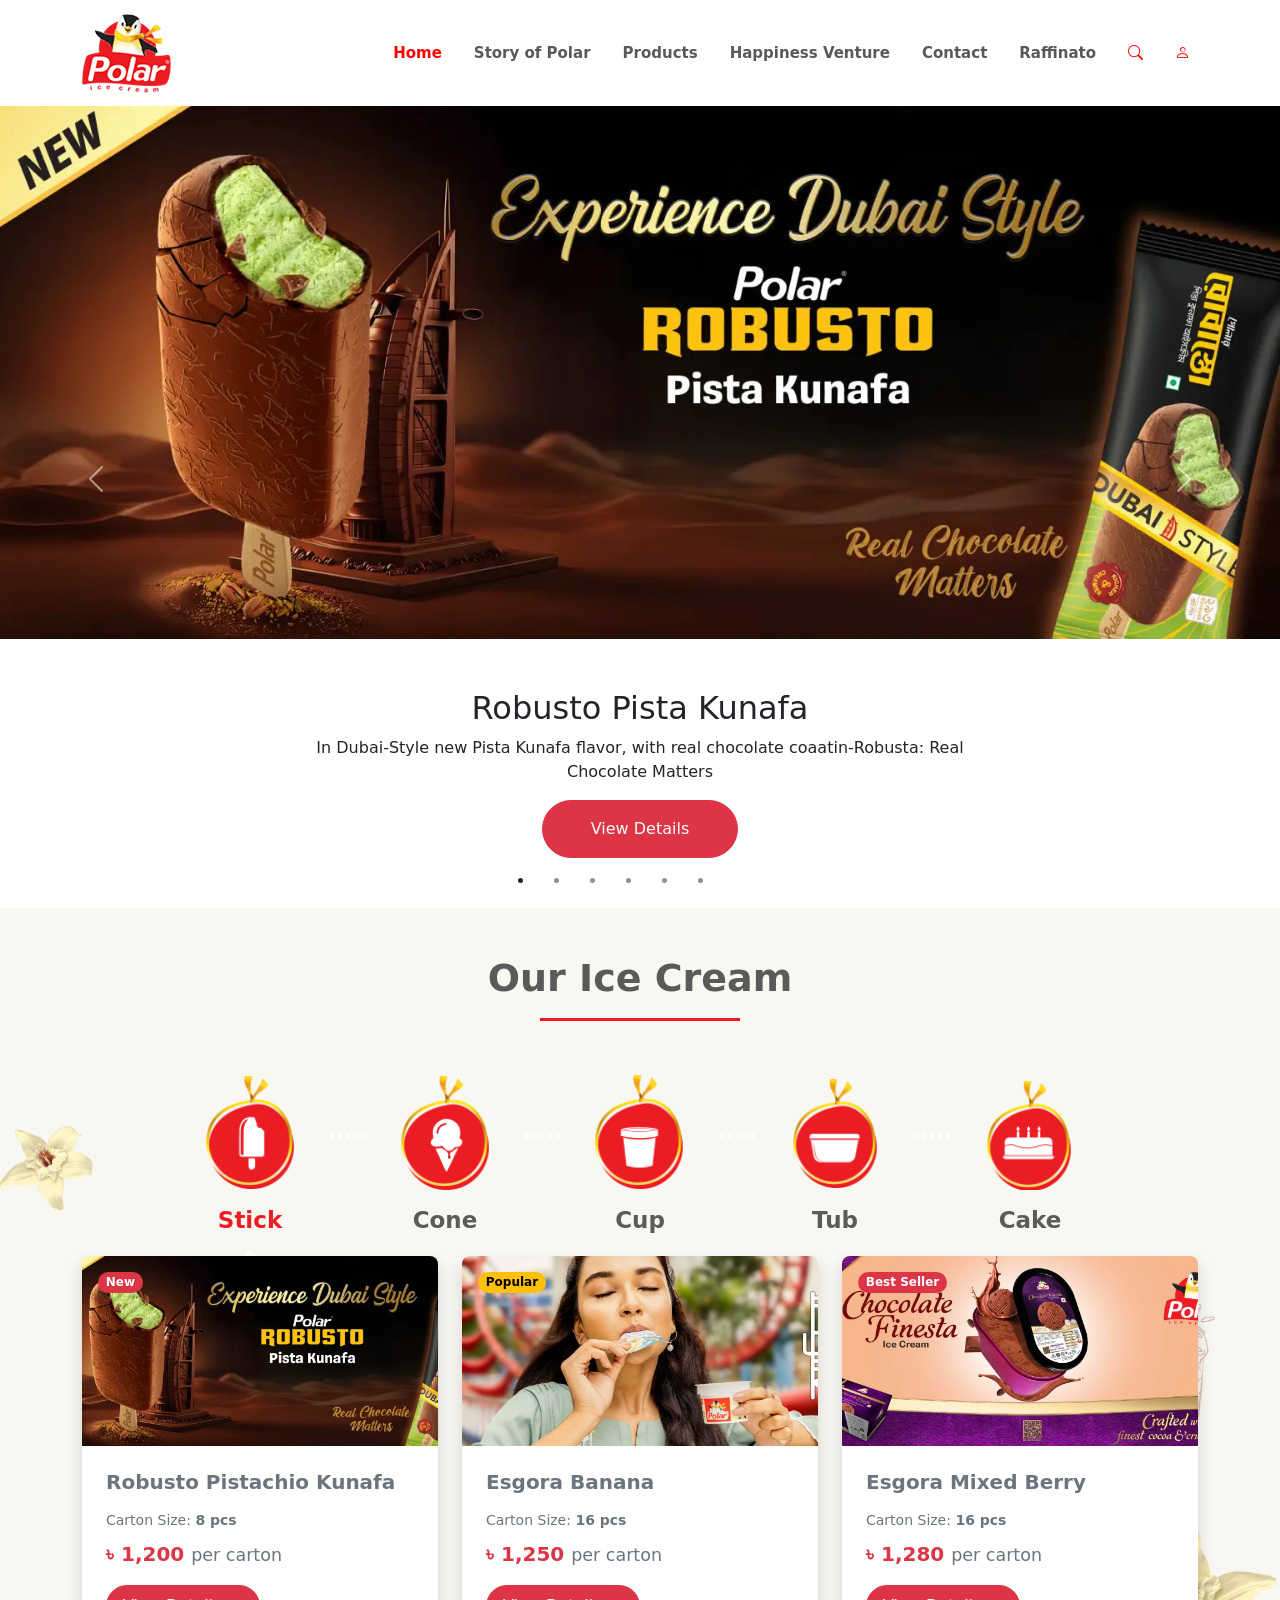
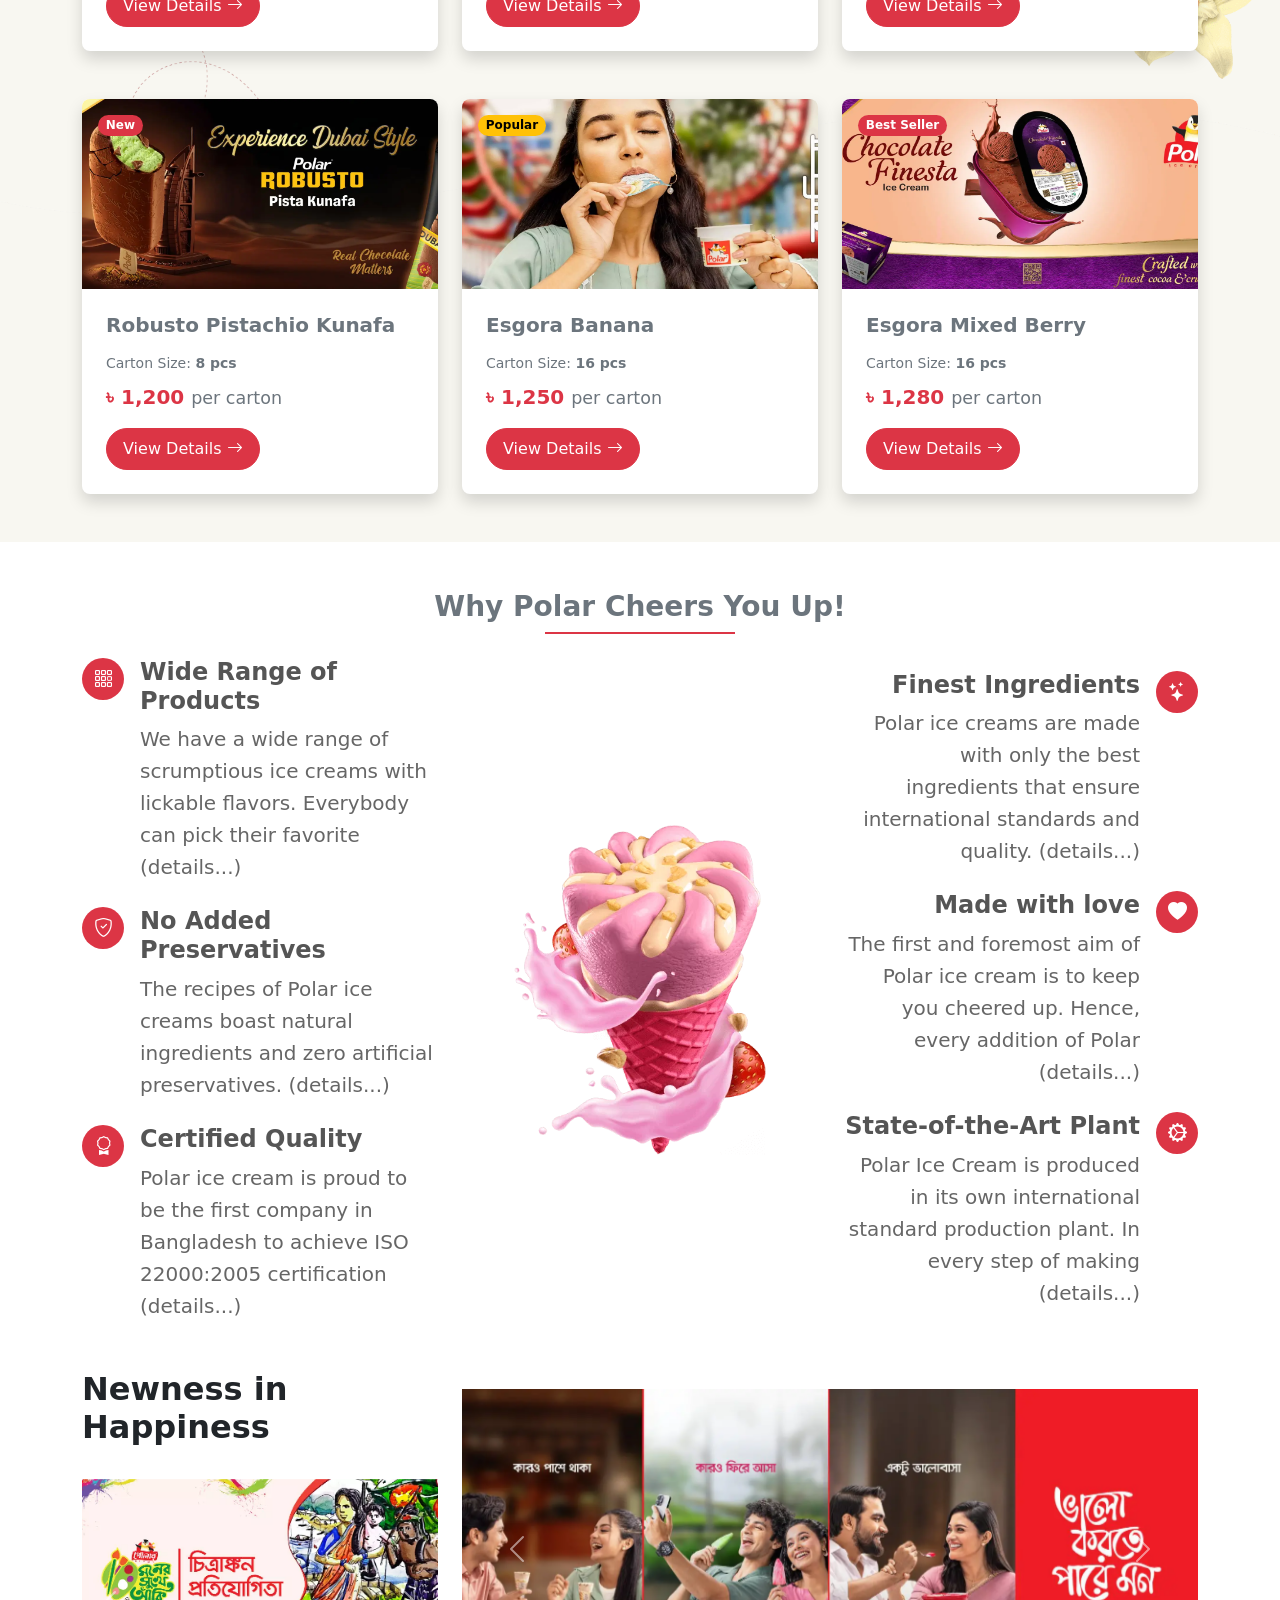
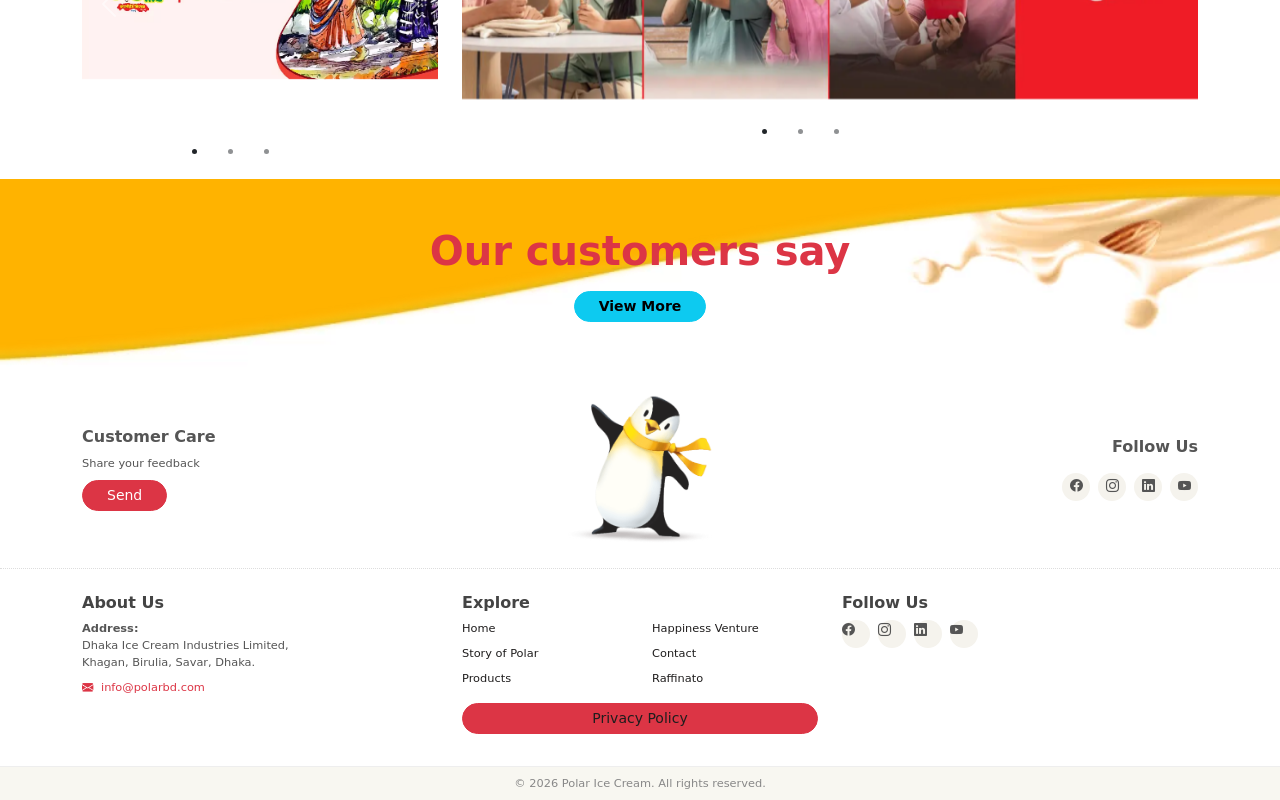
==== commit 4a5e8297: "new19" ====
--- a/index.html
+++ b/index.html
@@ -50,7 +50,6 @@
                             </li>
                             <li class="nav-item">
                                 <a class="nav-link" href="storyofPolar.html">Story of Polar</a>
-<<<<<<< HEAD
                                 </li>
                             <li class="nav-item">
                                 <a class="nav-link" href="products.html">Products</a>
